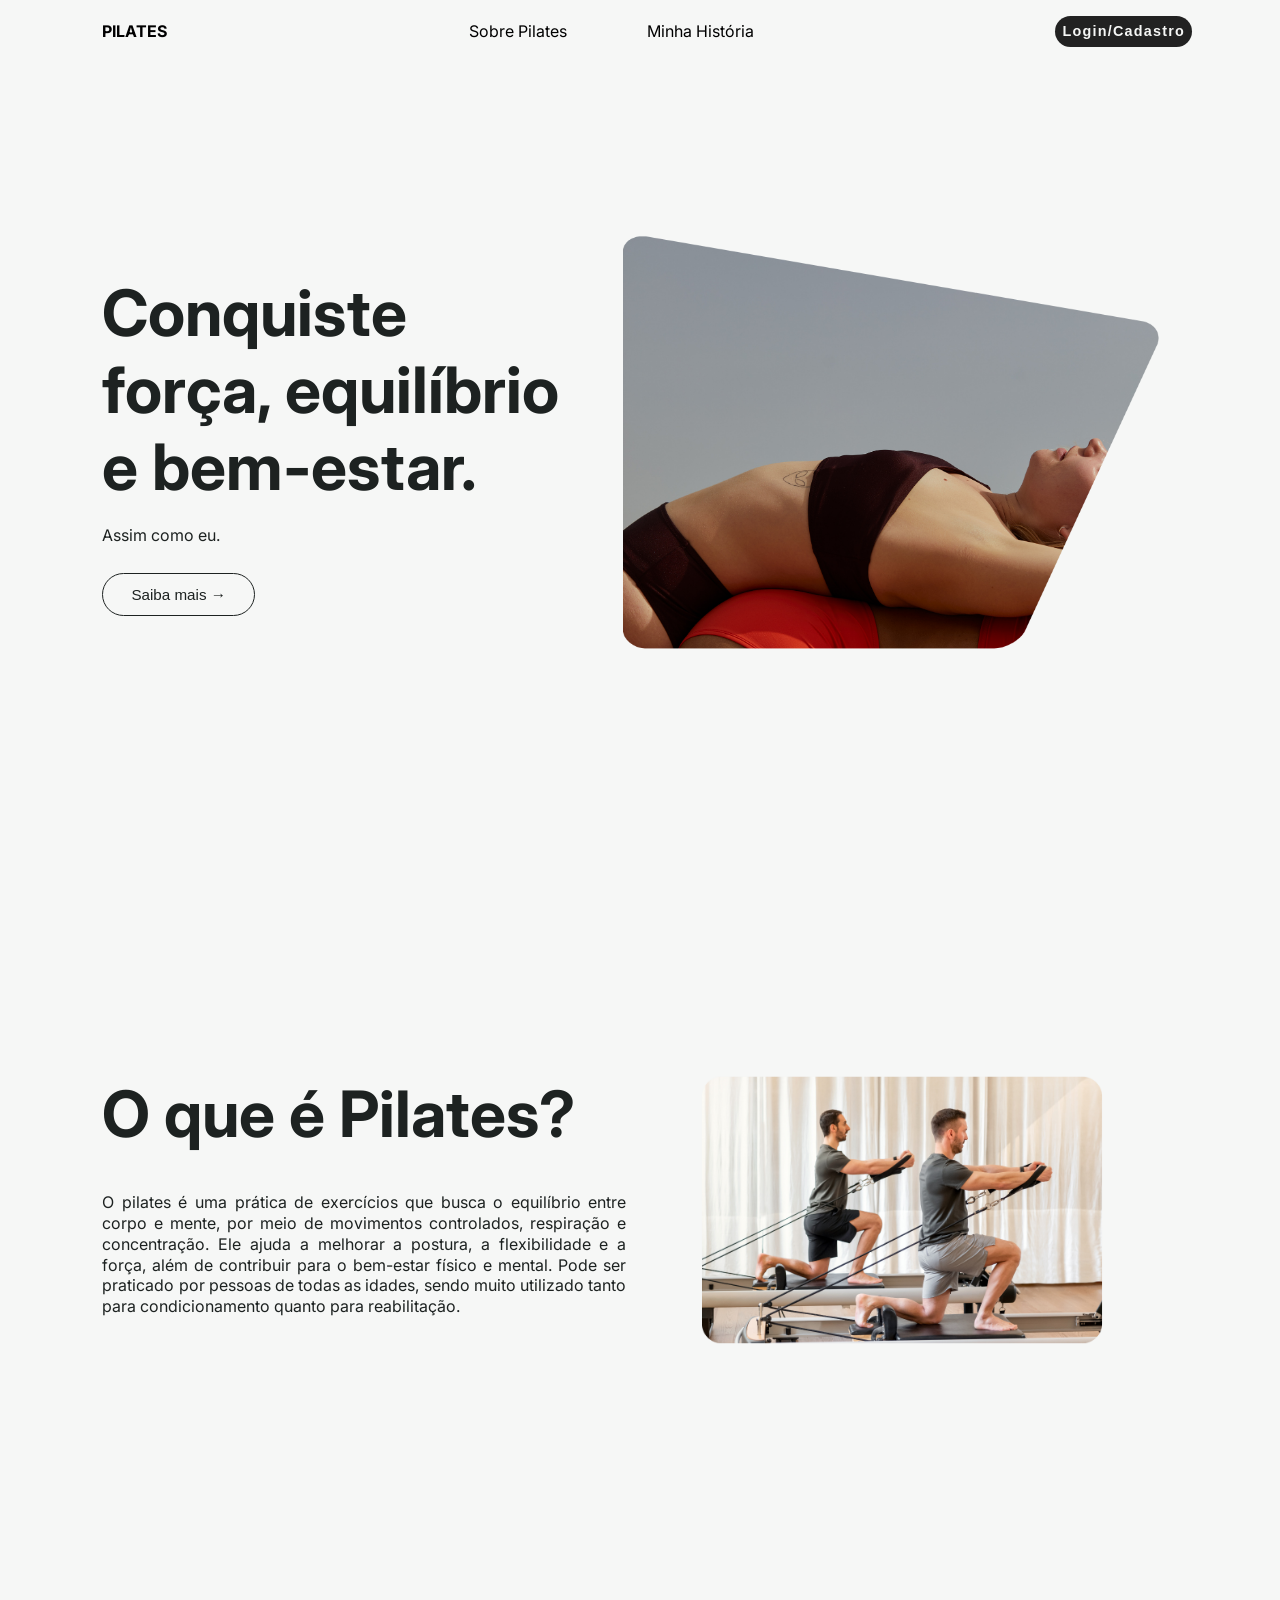
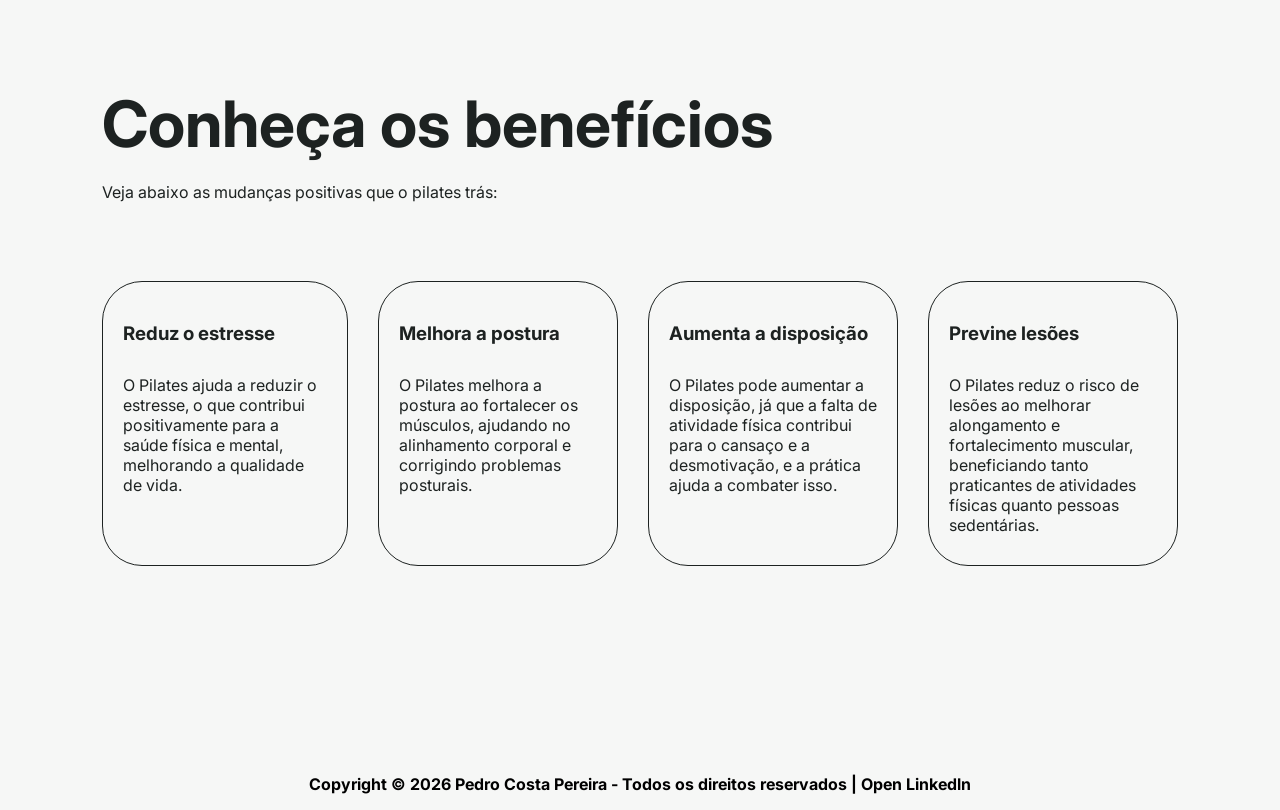
==== public/index.html @ 08c41957 "adição de páginas: inicio, minha história | correção de inputs no login e cadastro" ====
<!DOCTYPE html>
<html lang="en">
<head>
    <meta charset="UTF-8">
    <meta name="viewport" content="width=device-width, initial-scale=1.0">
    <title>Pilates - Página Inicial</title>
    <link rel="stylesheet" href="css/style.css">
    <link href="https://fonts.googleapis.com/css2?family=Inter:wght@100..900&display=swap" rel="stylesheet">
</head>
<body>
    
    <header>

        <div class="titulo"><a href="index.html">PILATES</a></div>

        <ul class="header-pags">
            <li><a href="#secao-2">Sobre Pilates</a></li>
            <li><a href="minha-historia.html">Minha História</a></li>
        </ul>

        <div class="header-botao">
            <button><a href="login.html">Login/Cadastro</a></button>
        </div>

    </header>

    <div class="secao-1">

        <div class="secao-1-principal">
            <h1>Conquiste <br>
                força, equilíbrio <br>
                e bem-estar.</h1>

            <p>Assim como eu.</p>

            <button><a href="#secao-3">Saiba mais →</a></button>
        </div>

        <div class="secao-1-img">
            <img src="assets/icons/img-secao-1.png" alt="Imagem Principal Seção 1">
        </div>

    </div>

    <div class="secao-2" id="secao-2">

        <div class="secao-2-principal">
            <h1>O que é Pilates?</h1> <br>

            <p>O pilates é uma prática de exercícios que busca o equilíbrio
                entre corpo e mente, por meio de movimentos controlados,
                respiração e concentração. Ele ajuda a melhorar a postura, a
                flexibilidade e a força, além de contribuir para o bem-estar
                físico e mental. Pode ser praticado por pessoas de todas as
                idades, sendo muito utilizado tanto para condicionamento
                quanto para reabilitação.</p>
        </div>

        <div class="secao-2-img">
            <img src="assets/icons/img-secao-2.png" alt="Imagem Principal Seção 2">
        </div>

    </div>

    <div class="secao-3" id="secao-3">

        <div class="secao-3-conteudo">

            <div class="secao-3-principal">
            <h1>Conheça os benefícios</h1> 

            <p>Veja abaixo as mudanças positivas que o pilates trás:</p>
            </div>

            <div class="secao-3-cards">

                <div class="card">
                    <h3 class="card-titulo">Reduz o estresse</h3>
                    <p>O Pilates ajuda a reduzir o estresse, o que contribui positivamente para a saúde física e mental,
                        melhorando a qualidade de vida.</p>
                </div>

                <div class="card">
                    <h3 class="card-titulo">Melhora a postura</h3>
                    <p>O Pilates melhora a postura ao fortalecer os músculos, ajudando no alinhamento corporal
                        e corrigindo problemas posturais.</p>
                </div>

                <div class="card">
                    <h3 class="card-titulo">Aumenta a disposição</h3>
                    <p>O Pilates pode aumentar a disposição, já que a falta de atividade física contribui para o cansaço e
                        a desmotivação, e a prática ajuda a combater isso.</p>
                </div>  

                <div class="card">
                    <h3 class="card-titulo">Previne lesões</h3>
                    <p>O Pilates reduz o risco de lesões ao melhorar alongamento e fortalecimento muscular, beneficiando tanto
                        praticantes de atividades físicas quanto pessoas sedentárias.</p>
                </div>  

            </div>

        </div>
    </div>

    <footer>

        <div class="titulo">Copyright © 2026 Pedro Costa Pereira - Todos os direitos reservados | <a href="http://www.linkedin.com/in/pedrocosta6/">Open Linkedln</a></div>

    </footer>

</body>
</html>
---- public/css/style.css ----
*
{
    margin: 0;
    padding: 0;
    box-sizing: border-box;
}

body
{
    font-family: 'Inter', sans-serif;
}

a
{
    text-decoration: none;
    color: inherit;
    
}

ul
{
    list-style: none;
}

header
{
    display: flex;
    background-color: #f6f7f6;
    align-items: center;
    justify-content: space-between;
    padding: 16px 8%;
}

.header-pags
{
    display: flex;
    gap: 80px;
}

.header-pags a
{
    text-decoration: none;
    font-size: 1rem;
}

.titulo
{
    font-weight: bold;
}

.header-botao
{
    display: flex;
    gap: 20px;
}

.header-botao button
{
    background-color: #222222;
    color: #f6f7f6;
    border: none;
    padding: 6%;
    font-size: 0.9rem;
    font-weight: bold;
    border-radius: 1rem;
    letter-spacing: 1.2px;
}

.secao-1
{
    min-height: 85vh;
    display: flex;
    justify-content: space-between;
    padding: 0 8%;
    background: #f6f7f6;
    align-items: center;
}

.secao-1-principal
{
    max-width: 750px;
    color: #1d2221;
}

.secao-1-principal h1
{
    font-size: clamp(3rem, 5vw, 4rem);
    font-weight: bold;
    margin-bottom: 20px;
}

.secao-1-principal p
{
    font-size: 1rem;
    margin-bottom: 28px;
    max-width: 380px;
}

.secao-1-principal button
{
    background: transparent;
    color: #1d2221;
    border: 1px solid #1d2221;
    padding: 12px 28px;
    font-size: 0.95rem;
    border-radius: 999px;
    display: flex;
    align-items: center;
    gap: 10px;
}

.secao-1-img
{
    display: flex;
    align-items: flex-end;
    justify-content: flex-end;
}

.secao-1-img img
{
    max-width: 600px;
    width: 100%;
}





.secao-2
{
    min-height: 85vh;
    display: flex;
    justify-content: space-between;
    padding: 0 8%;
    background: #f6f7f6;
    align-items: center;
}

.secao-2-principal
{
    max-width: 750px;
    color: #1d2221;
}

.secao-2-principal h1
{
    font-size: clamp(3rem, 5vw, 4rem);
    font-weight: bold;
    margin-bottom: 20px;
}

.secao-2-principal p
{
    font-size: 1rem;
    margin-bottom: 28px;
    max-width: 570px;
    text-align: justify;
    line-height: 1.3;
}

.secao-2-img
{
    display: flex;
    align-items: flex-end;
    justify-content: flex-end;
}

.secao-2-img img
{
    max-width: 600px;
    width: 100%;
}





.secao-3
{
    min-height: 85vh;
    display: flex;
    justify-content: space-between;
    padding: 0 8%;
    background: #f6f7f6;
    align-items: center;
}

.secao-3-conteudo
{
    display: flex;
    flex-direction: column;
}

.secao-3-principal
{
    max-width: 750px;
    color: #1d2221;
}

.secao-3-principal h1
{
    font-size: clamp(3rem, 5vw, 4rem);
    font-weight: bold;
    margin-bottom: 20px;
}

.secao-3-principal p
{
    font-size: 1rem;
    margin-bottom: 28px;
    max-width: 570px;
    text-align: justify;
    line-height: 1.3;
}

.secao-3-cards
{
    display: flex;
    margin-top: 50px;
    padding-bottom: 100px;
    justify-content: space-between;
    gap: 30px;
    color: #1d2221;
}

.card
{
    border-radius: 40px;
    border: 1px solid #1d2221;
    padding:30px 20px;
    max-width: 250px;
    max-height: 380px;
}

.card .card-titulo
{
    margin-top: 10px;
    margin-bottom: 30px;
}





footer
{
    display: flex;
    background-color: #f6f7f6;
    align-items: center;
    justify-content: center;
    padding: 16px 8%;
}


.login
{
    display: flex;
    min-height: 85vh;
    flex-direction: column;
    align-items: center;
    padding: 90px 8%;
    background: #f6f7f6;
    gap: 30px
}

.login h1
{
    font-size: clamp(3rem, 5vw, 4rem);
    font-weight: bold;
    margin-bottom: 20px;
    color: #1d2221;
}

.login p
{
    font-size: 1rem;
    margin-bottom: 28px;
    max-width: 380px;
    color: #1d2221;
}

.login input
{
    padding: 20px;
    font-size: 0.9rem;
    font-weight: bold;
    border-radius: 1rem;
    border: 1px solid #1d2221;
    color: #1d2221;
    text-align: left;
}

.login-botao button
{
    background-color: #222222;
    color: #f6f7f6;
    border: none;
    padding: 20px 90px;
    font-size: 0.9rem;
    font-weight: bold;
    border-radius: 1rem;
}

.erro
{
    display: flex;
    flex-direction: row;
    text-align: center;
}
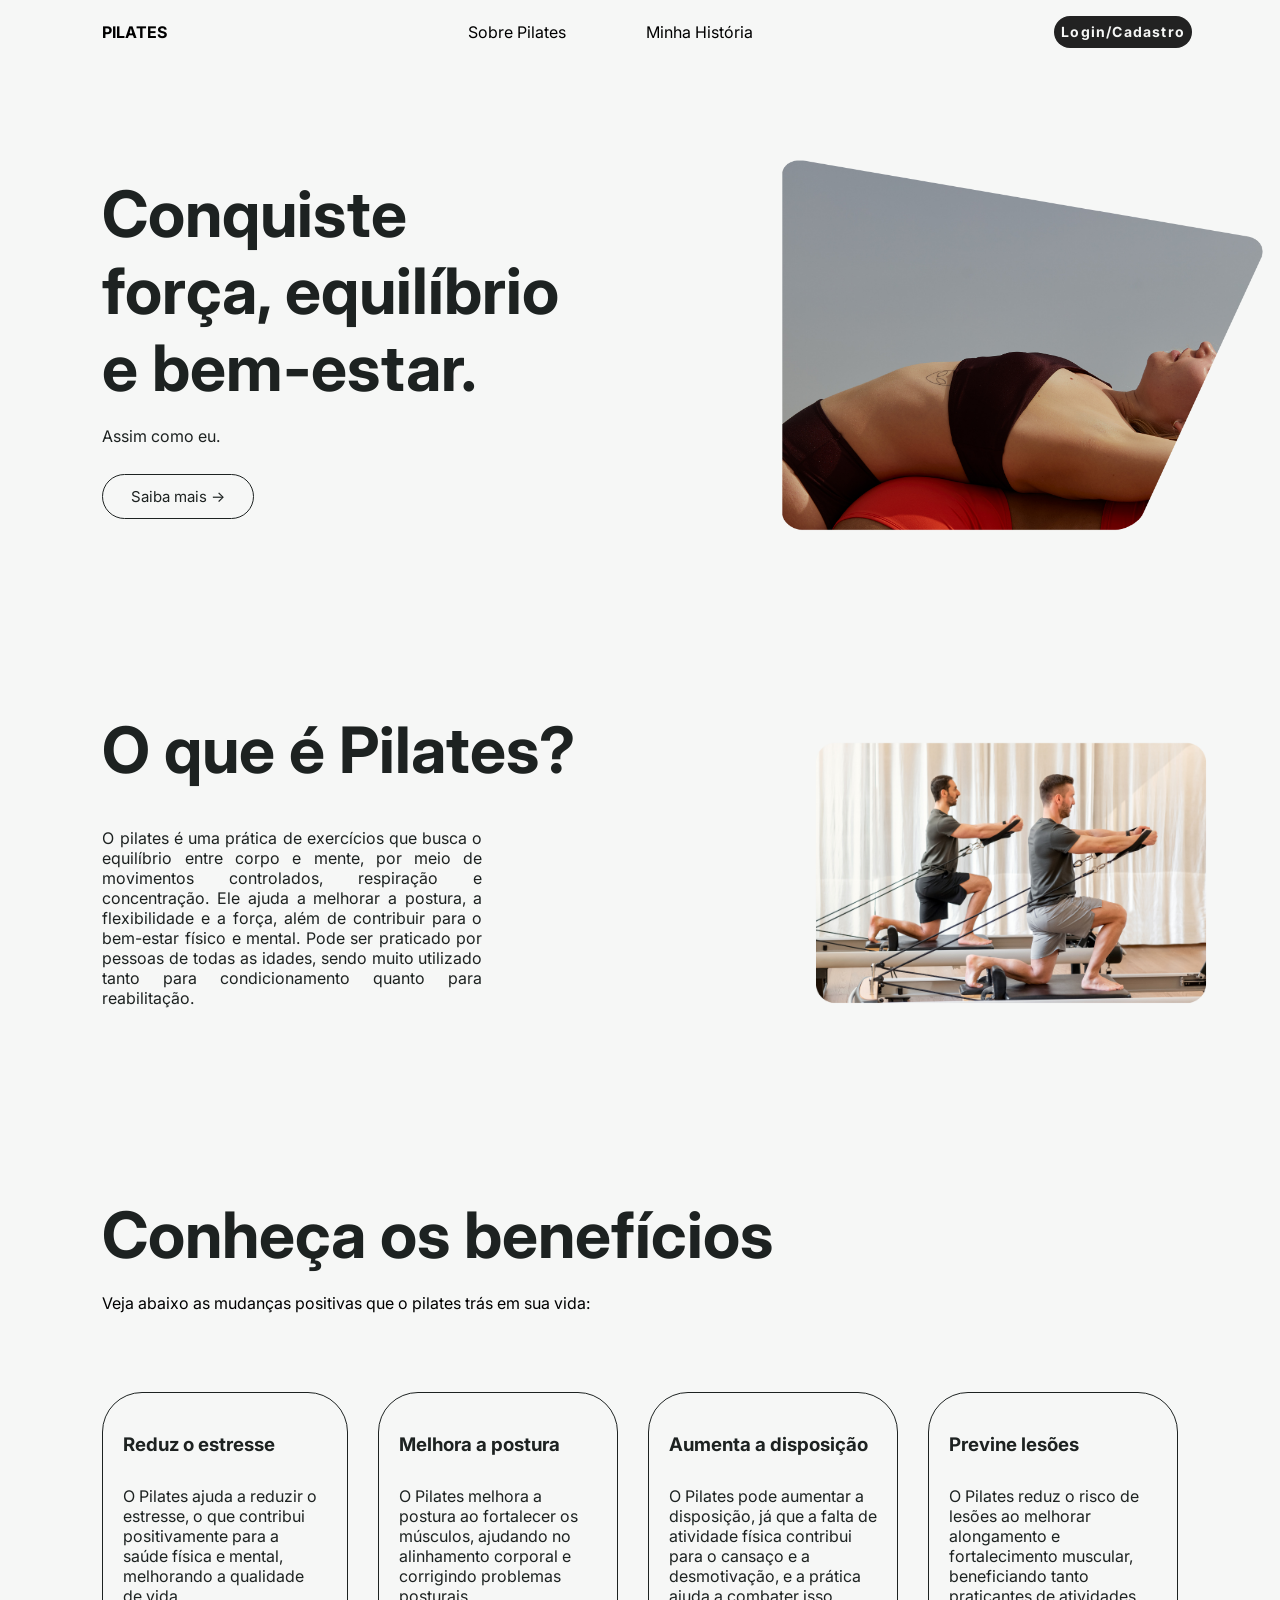
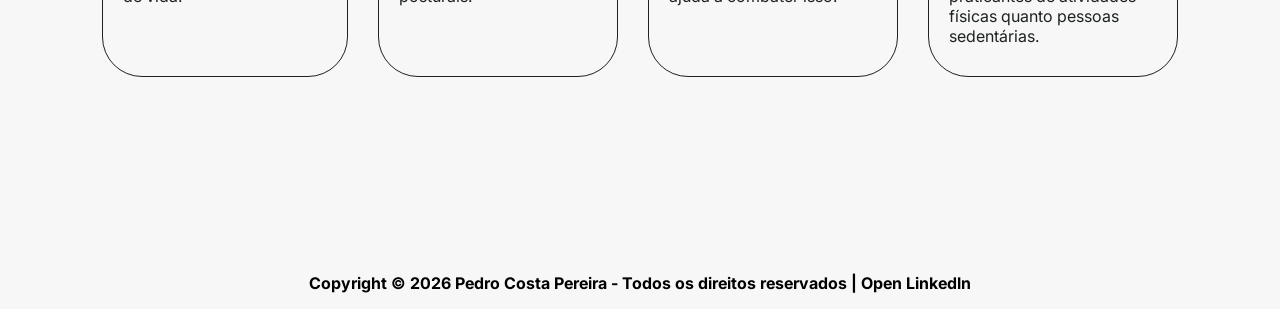
==== commit d5fdcc68: "Desenvolvimento inicial da tela Minha História" ====
--- a/public/index.html
+++ b/public/index.html
@@ -24,9 +24,9 @@
 
     </header>
 
-    <div class="secao-1">
+    <div class="secao">
 
-        <div class="secao-1-principal">
+        <div class="secao-principal">
             <h1>Conquiste <br>
                 força, equilíbrio <br>
                 e bem-estar.</h1>
@@ -36,15 +36,15 @@
             <button><a href="#secao-3">Saiba mais →</a></button>
         </div>
 
-        <div class="secao-1-img">
+        <div class="secao-img">
             <img src="assets/icons/img-secao-1.png" alt="Imagem Principal Seção 1">
         </div>
 
     </div>
 
-    <div class="secao-2" id="secao-2">
+    <div class="secao" id="secao-2">
 
-        <div class="secao-2-principal">
+        <div class="secao-principal">
             <h1>O que é Pilates?</h1> <br>
 
             <p>O pilates é uma prática de exercícios que busca o equilíbrio
@@ -56,20 +56,19 @@
                 quanto para reabilitação.</p>
         </div>
 
-        <div class="secao-2-img">
+        <div class="secao-img">
             <img src="assets/icons/img-secao-2.png" alt="Imagem Principal Seção 2">
         </div>
 
     </div>
 
-    <div class="secao-3" id="secao-3">
+    <div class="secao" id="secao-3">
 
-        <div class="secao-3-conteudo">
+        <div class="secao-conteudo">
 
             <div class="secao-3-principal">
-            <h1>Conheça os benefícios</h1> 
-
-            <p>Veja abaixo as mudanças positivas que o pilates trás:</p>
+                <h1>Conheça os benefícios</h1> 
+                <p>Veja abaixo as mudanças positivas que o pilates trás em sua vida:</p>
             </div>
 
             <div class="secao-3-cards">
--- a/public/css/style.css
+++ b/public/css/style.css
@@ -31,6 +31,12 @@
     padding: 16px 8%;
 }
 
+button
+{
+    font-family: 'Inter', sans-serif;
+    cursor: pointer;
+}
+
 .header-pags
 {
     display: flex;
@@ -40,7 +46,7 @@
 .header-pags a
 {
     text-decoration: none;
-    font-size: 1rem;
+    font-size: 16px;
 }
 
 .titulo
@@ -60,159 +66,112 @@
     color: #f6f7f6;
     border: none;
     padding: 6%;
-    font-size: 0.9rem;
+    font-size: 14px;
     font-weight: bold;
     border-radius: 1rem;
     letter-spacing: 1.2px;
 }
 
-.secao-1
-{
-    min-height: 85vh;
-    display: flex;
-    justify-content: space-between;
+.secao
+{
+    min-height: auto;
+    padding: 80px 0;
+    display: flex;
+    justify-content: space-between;
+    background: #f6f7f6;
+    align-items: center;
+}
+
+.secao-principal
+{
+    flex: 1;
     padding: 0 8%;
-    background: #f6f7f6;
-    align-items: center;
-}
-
-.secao-1-principal
-{
     max-width: 750px;
     color: #1d2221;
 }
 
-.secao-1-principal h1
-{
-    font-size: clamp(3rem, 5vw, 4rem);
+
+.secao-principal h1
+{
+    font-size: 64px;
     font-weight: bold;
     margin-bottom: 20px;
 }
 
-.secao-1-principal p
-{
-    font-size: 1rem;
+.secao-principal p
+{
+    font-size: 16px;
     margin-bottom: 28px;
     max-width: 380px;
-}
-
-.secao-1-principal button
+    text-align: justify;
+
+}
+
+.secao-principal button
 {
     background: transparent;
     color: #1d2221;
     border: 1px solid #1d2221;
     padding: 12px 28px;
-    font-size: 0.95rem;
+    font-size: 15px;
     border-radius: 999px;
     display: flex;
     align-items: center;
     gap: 10px;
 }
 
-.secao-1-img
-{
+.secao-img, .secao-img-esquerda
+{
+    flex: 1;
     display: flex;
     align-items: flex-end;
+}
+
+.secao-img
+{
     justify-content: flex-end;
 }
 
-.secao-1-img img
-{
-    max-width: 600px;
+.secao-img-esquerda
+{
+    justify-content: flex-start;
+}
+
+.secao-img img, .secao-img-esquerda img
+{
     width: 100%;
-}
-
-
-
-
-
-.secao-2
-{
-    min-height: 85vh;
-    display: flex;
-    justify-content: space-between;
+    max-width: 100%;
+}
+
+
+
+
+
+
+.secao-conteudo
+{
+    display: flex;
+    flex-direction: column;
     padding: 0 8%;
-    background: #f6f7f6;
-    align-items: center;
-}
-
-.secao-2-principal
-{
-    max-width: 750px;
-    color: #1d2221;
-}
-
-.secao-2-principal h1
-{
-    font-size: clamp(3rem, 5vw, 4rem);
+}
+
+.secao-3-principal h1
+{
+    font-size: 64px;
     font-weight: bold;
     margin-bottom: 20px;
-}
-
-.secao-2-principal p
-{
-    font-size: 1rem;
+    color: #1d2221;
+}
+
+.secao-3-principal p
+{
+    font-size: 16px;
     margin-bottom: 28px;
     max-width: 570px;
     text-align: justify;
     line-height: 1.3;
 }
 
-.secao-2-img
-{
-    display: flex;
-    align-items: flex-end;
-    justify-content: flex-end;
-}
-
-.secao-2-img img
-{
-    max-width: 600px;
-    width: 100%;
-}
-
-
-
-
-
-.secao-3
-{
-    min-height: 85vh;
-    display: flex;
-    justify-content: space-between;
-    padding: 0 8%;
-    background: #f6f7f6;
-    align-items: center;
-}
-
-.secao-3-conteudo
-{
-    display: flex;
-    flex-direction: column;
-}
-
-.secao-3-principal
-{
-    max-width: 750px;
-    color: #1d2221;
-}
-
-.secao-3-principal h1
-{
-    font-size: clamp(3rem, 5vw, 4rem);
-    font-weight: bold;
-    margin-bottom: 20px;
-}
-
-.secao-3-principal p
-{
-    font-size: 1rem;
-    margin-bottom: 28px;
-    max-width: 570px;
-    text-align: justify;
-    line-height: 1.3;
-}
-
 .secao-3-cards
 {
     display: flex;
@@ -252,58 +211,151 @@
 }
 
 
-.login
-{
-    display: flex;
-    min-height: 85vh;
+
+
+
+
+
+
+
+/*TELA DE INÍCIO, APÓS O LOGIN DO USUÁRIO*/
+.inicio
+{
+    display: flex;
     flex-direction: column;
-    align-items: center;
-    padding: 90px 8%;
     background: #f6f7f6;
-    gap: 30px
-}
-
-.login h1
-{
-    font-size: clamp(3rem, 5vw, 4rem);
-    font-weight: bold;
-    margin-bottom: 20px;
-    color: #1d2221;
-}
-
-.login p
-{
-    font-size: 1rem;
-    margin-bottom: 28px;
-    max-width: 380px;
-    color: #1d2221;
-}
-
-.login input
-{
-    padding: 20px;
-    font-size: 0.9rem;
-    font-weight: bold;
-    border-radius: 1rem;
-    border: 1px solid #1d2221;
-    color: #1d2221;
-    text-align: left;
-}
-
-.login-botao button
+    padding: 40px 8%;
+    gap: 40px;
+}
+
+.inicio-topo
+{
+    display: flex;
+    justify-content: space-between;
+    align-items: center;
+    color: #1d2221;
+}
+
+.inicio-topo-info h1
+{
+    font-size: 45px;
+    font-weight: bold;
+}
+
+.inicio-topo-info p
+{
+    font-size: 15px;
+    margin-top: 4px;
+}
+
+
+
+.inicio-topo-acoes
+{
+    display: flex;
+    gap: 14px;
+}
+
+
+.btn-perfil
+{
+    color: #1d2221;
+    border: 1px solid #1d2221;
+    padding: 10px 22px;
+    font-size: 14px;
+    font-weight: bold;
+    border-radius: 999px;
+    font-family: 'Inter', sans-serif;
+}
+
+.btn-dashboard
+{
+    background: #1d2221;
+    color: #f6f7f6;
+    border: 1px solid #1d2221;
+    padding: 10px 22px;
+    font-size: 14px;
+    font-weight: bold;
+    border-radius: 999px;
+    font-family: 'Inter', sans-serif;
+}
+
+.pref-vazio
+{
+    display: flex;
+    flex-direction: column;
+    align-items: center;
+    border-radius: 20px;
+    padding: 36px 20px;
+    text-align: center;
+    gap: 16px;
+}
+
+.pref-vazio p
+{
+    font-size: 14px;
+    opacity: 0.55;
+    max-width: 300px;
+    line-height: 1.5;
+}
+
+.btn-preencher
 {
     background-color: #222222;
     color: #f6f7f6;
     border: none;
-    padding: 20px 90px;
-    font-size: 0.9rem;
-    font-weight: bold;
-    border-radius: 1rem;
-}
-
-.erro
-{
-    display: flex;
-    flex-direction: row;
-    text-align: center;
+    padding: 15px 40px;
+    font-size: 14px;
+    font-weight: bold;
+    border-radius: 2rem;
+}
+
+.pref
+{
+    display: flex;
+    flex-direction: column;
+    gap: 14px;
+}
+
+.pref h1
+{
+    margin-top: 30px;
+    margin-bottom: 30px;
+    color: #1d2221;
+}
+
+.pref-cards
+{
+    display: flex;
+    justify-content: space-between;
+    gap: 14px;
+    border-radius: 18px;
+    border: 1px solid #1d2221;
+}
+
+.pref-item
+{
+    background: #f6f7f6;
+    border-radius: 18px;
+    padding: 18px 16px;
+    
+}
+
+.pref-item .pref-label
+{
+    font-size: 11px;
+    font-weight: 600;
+    margin-bottom: 6px;
+    color: #4b5251;
+}
+
+.pref-item .pref-valor
+{
+    font-size: 16px;
+    font-weight: 600;
+}
+
+.hidden
+{
+    display: none;
 }
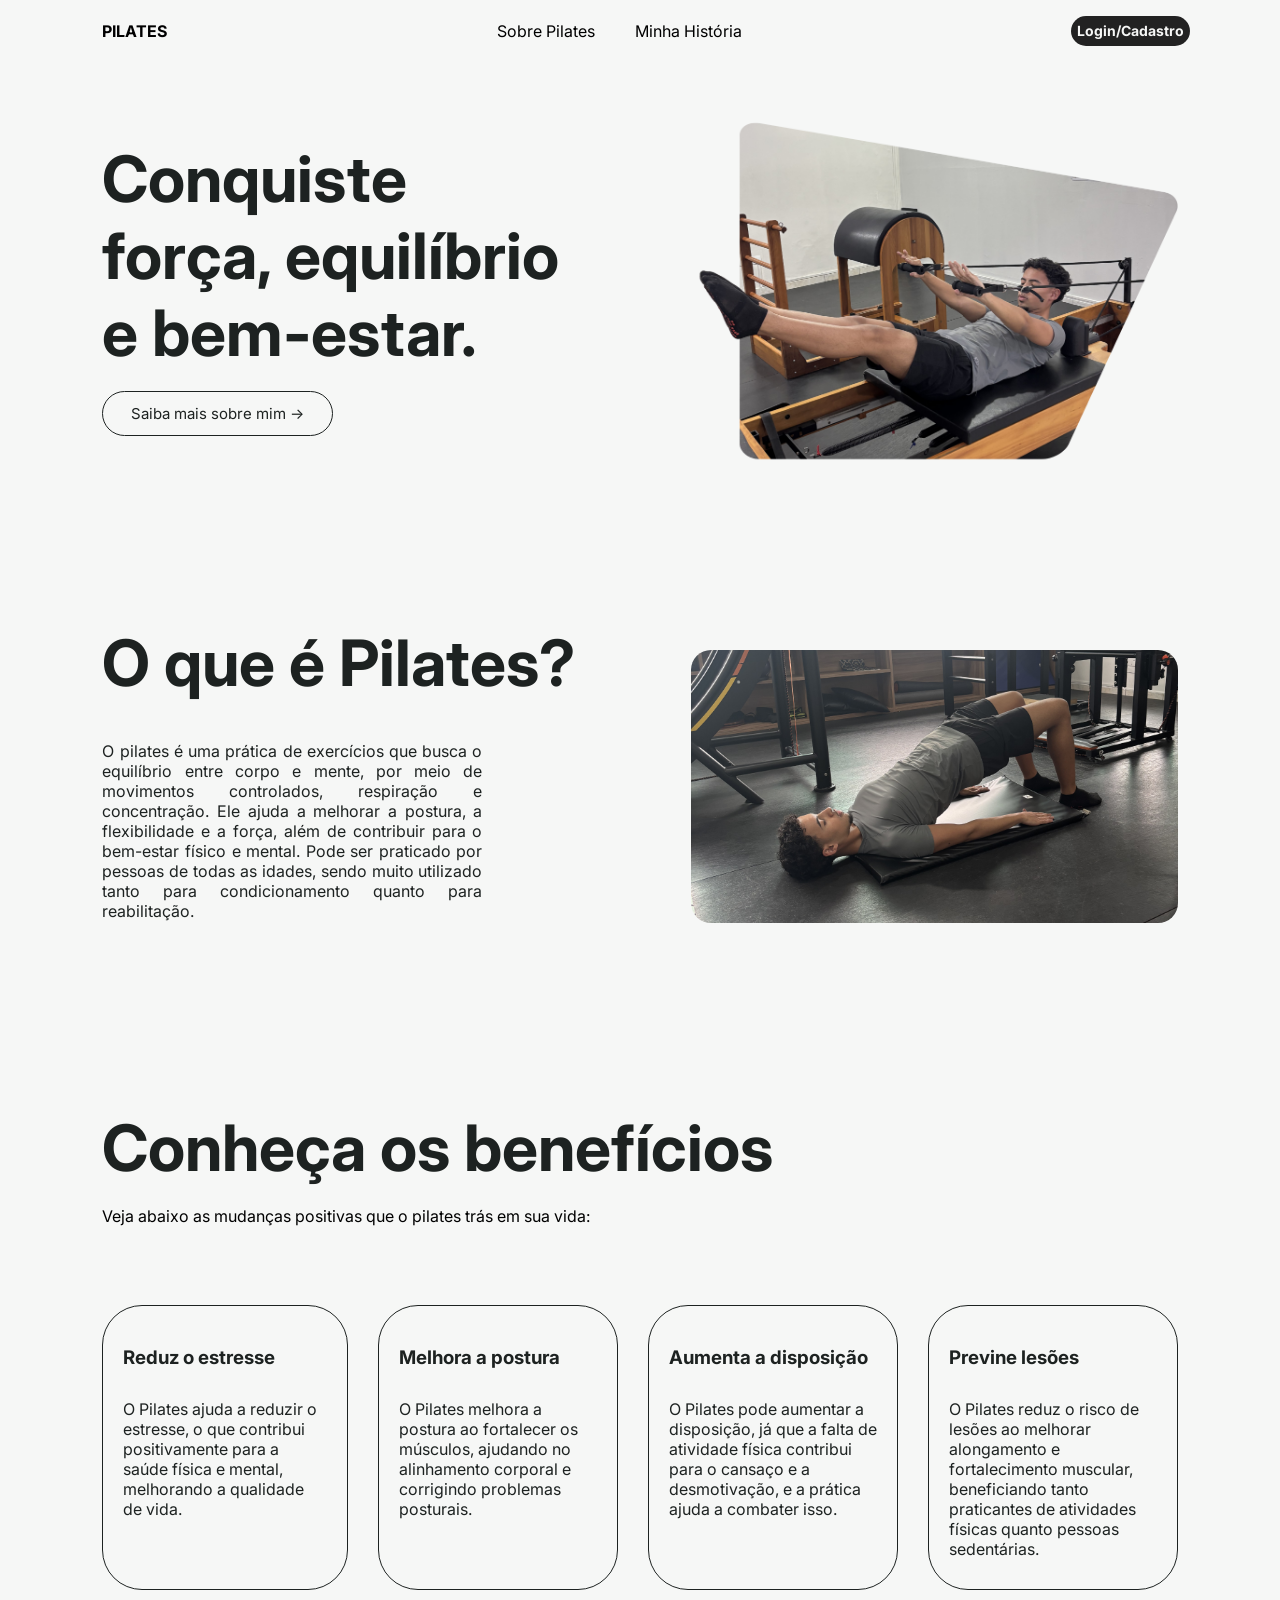
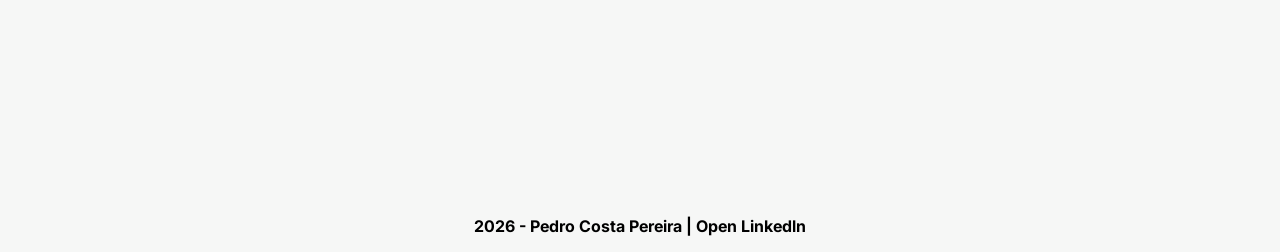
==== commit 3577640b: "Inserção de imagens relacionadas ao tema" ====
--- a/public/index.html
+++ b/public/index.html
@@ -31,13 +31,11 @@
                 força, equilíbrio <br>
                 e bem-estar.</h1>
 
-            <p>Assim como eu.</p>
-
-            <button><a href="#secao-3">Saiba mais →</a></button>
+            <button><a href="minha-historia.html">Saiba mais sobre mim →</a></button>
         </div>
 
         <div class="secao-img">
-            <img src="assets/icons/img-secao-1.png" alt="Imagem Principal Seção 1">
+            <img src="assets/img/in-1.png" alt="Imagem Principal Seção 1" title="Execução do exercício 'The Hundred' no Reformer">
         </div>
 
     </div>
@@ -57,7 +55,7 @@
         </div>
 
         <div class="secao-img">
-            <img src="assets/icons/img-secao-2.png" alt="Imagem Principal Seção 2">
+            <img src="assets/img/in-2.png" alt="Imagem Principal Seção 2" title="Execução do exercício 'Elevação Pélvica' no colchonete">
         </div>
 
     </div>
@@ -104,7 +102,7 @@
 
     <footer>
 
-        <div class="titulo">Copyright © 2026 Pedro Costa Pereira - Todos os direitos reservados | <a href="http://www.linkedin.com/in/pedrocosta6/">Open Linkedln</a></div>
+        <div class="titulo">2026 - Pedro Costa Pereira | <a href="http://www.linkedin.com/in/pedrocosta6/">Open Linkedln</a></div>
 
     </footer>
 
--- a/public/css/style.css
+++ b/public/css/style.css
@@ -8,6 +8,7 @@
 body
 {
     font-family: 'Inter', sans-serif;
+    background: #f6f7f6;
 }
 
 a
@@ -22,14 +23,6 @@
     list-style: none;
 }
 
-header
-{
-    display: flex;
-    background-color: #f6f7f6;
-    align-items: center;
-    justify-content: space-between;
-    padding: 16px 8%;
-}
 
 button
 {
@@ -37,16 +30,19 @@
     cursor: pointer;
 }
 
+header
+{
+    display: flex;
+    background-color: #f6f7f6;
+    align-items: center;
+    justify-content: space-between;
+    padding: 16px 8%;
+}
+
 .header-pags
 {
     display: flex;
-    gap: 80px;
-}
-
-.header-pags a
-{
-    text-decoration: none;
-    font-size: 16px;
+    gap: 40px;
 }
 
 .titulo
@@ -68,18 +64,18 @@
     padding: 6%;
     font-size: 14px;
     font-weight: bold;
-    border-radius: 1rem;
-    letter-spacing: 1.2px;
+    border-radius: 999px;
 }
 
 .secao
 {
-    min-height: auto;
-    padding: 80px 0;
-    display: flex;
-    justify-content: space-between;
-    background: #f6f7f6;
-    align-items: center;
+    display: flex;
+    align-items: center;
+    justify-content: space-between;
+    background: #f6f7f6;
+    padding: 50px 0;
+    margin-bottom: 60px;
+    
 }
 
 .secao-principal
@@ -129,24 +125,25 @@
 
 .secao-img
 {
+    flex: 1;
+    display: flex;
     justify-content: flex-end;
+    padding-right: 8%;
 }
 
 .secao-img-esquerda
 {
+    flex: 1;
+    display: flex;
     justify-content: flex-start;
+    padding-left: 8%;
 }
 
 .secao-img img, .secao-img-esquerda img
 {
     width: 100%;
-    max-width: 100%;
-}
-
-
-
-
-
+    border-radius: 20px;
+}
 
 .secao-conteudo
 {
@@ -214,10 +211,6 @@
 
 
 
-
-
-
-
 /*TELA DE INÍCIO, APÓS O LOGIN DO USUÁRIO*/
 .inicio
 {
@@ -297,6 +290,7 @@
     opacity: 0.55;
     max-width: 300px;
     line-height: 1.5;
+
 }
 
 .btn-preencher
@@ -314,7 +308,6 @@
 {
     display: flex;
     flex-direction: column;
-    gap: 14px;
 }
 
 .pref h1
@@ -332,20 +325,18 @@
     border-radius: 18px;
     border: 1px solid #1d2221;
 }
-
 .pref-item
 {
     background: #f6f7f6;
     border-radius: 18px;
     padding: 18px 16px;
-    
 }
 
 .pref-item .pref-label
 {
     font-size: 11px;
     font-weight: 600;
-    margin-bottom: 6px;
+    margin-bottom: 10px;
     color: #4b5251;
 }
 
@@ -355,7 +346,125 @@
     font-weight: 600;
 }
 
-.hidden
+
+
+
+
+
+.quiz
+{
+    display: flex;
+    flex-direction: column;
+    gap: 14px;
+}
+
+.quiz h1
+{
+    margin-top: 30px;
+    margin-bottom: 30px;
+    color: #1d2221;
+}
+
+.cards-quiz
+{
+    display: flex;
+    gap: 14px;
+    border-radius: 18px;
+    flex-wrap: wrap;
+}
+
+.quiz-item
+{
+    background: #f6f7f6;
+    border-radius: 18px;
+    padding: 18px 16px;
+    border: 1px solid #1d2221;
+}
+
+.quiz-item .quiz-label
+{
+    font-size: 11px;
+    font-weight: 600;
+    margin-bottom: 10px;
+    color: #4b5251;
+}
+
+.quiz-item .quiz-valor
+{
+    font-size: 16px;
+    font-weight: 600;
+}
+
+
+
+
+
+
+.perguntas
+{
+    display: flex;
+    flex-direction: column;
+    align-items: center;
+    padding: 90px 8%;
+    background: #f6f7f6;
+    gap: 35px;
+    color: #1d2221;
+}
+
+
+.pergunta
+{
+    width: 50%;
+    background: #f6f7f6;
+    border-radius: 18px;
+    padding: 20px;
+    background-color: #fafafa;
+    border: 1px solid #777c7b;
+}
+
+.alternativas
+{
+    margin-top: 20px;
+}
+
+
+.text-success-with-bg
+{
+    color: #198754;         
+    background-color: #d1e7dd;
+    /*padding: 10px;*/
+}
+
+.text-danger-with-bg
+{
+    color: #dc3545;         
+    background-color: #f8d7da;
+}
+
+.navegacao-quiz
+{
+    display: flex;
+    justify-content: space-between;
+    width: 100%;
+    background: #f6f7f6;
+    color: #1d2221;
+    gap: 90px;
+}
+
+.resultado
+{
+    display: flex;
+    flex-direction: column;
+    background: #f6f7f6;
+    border-radius: 18px;
+    padding: 20px;
+
+    background-color: #fafafa;
+    border: 1px solid #777c7b;
+
+}
+
+.escondido
 {
     display: none;
 }
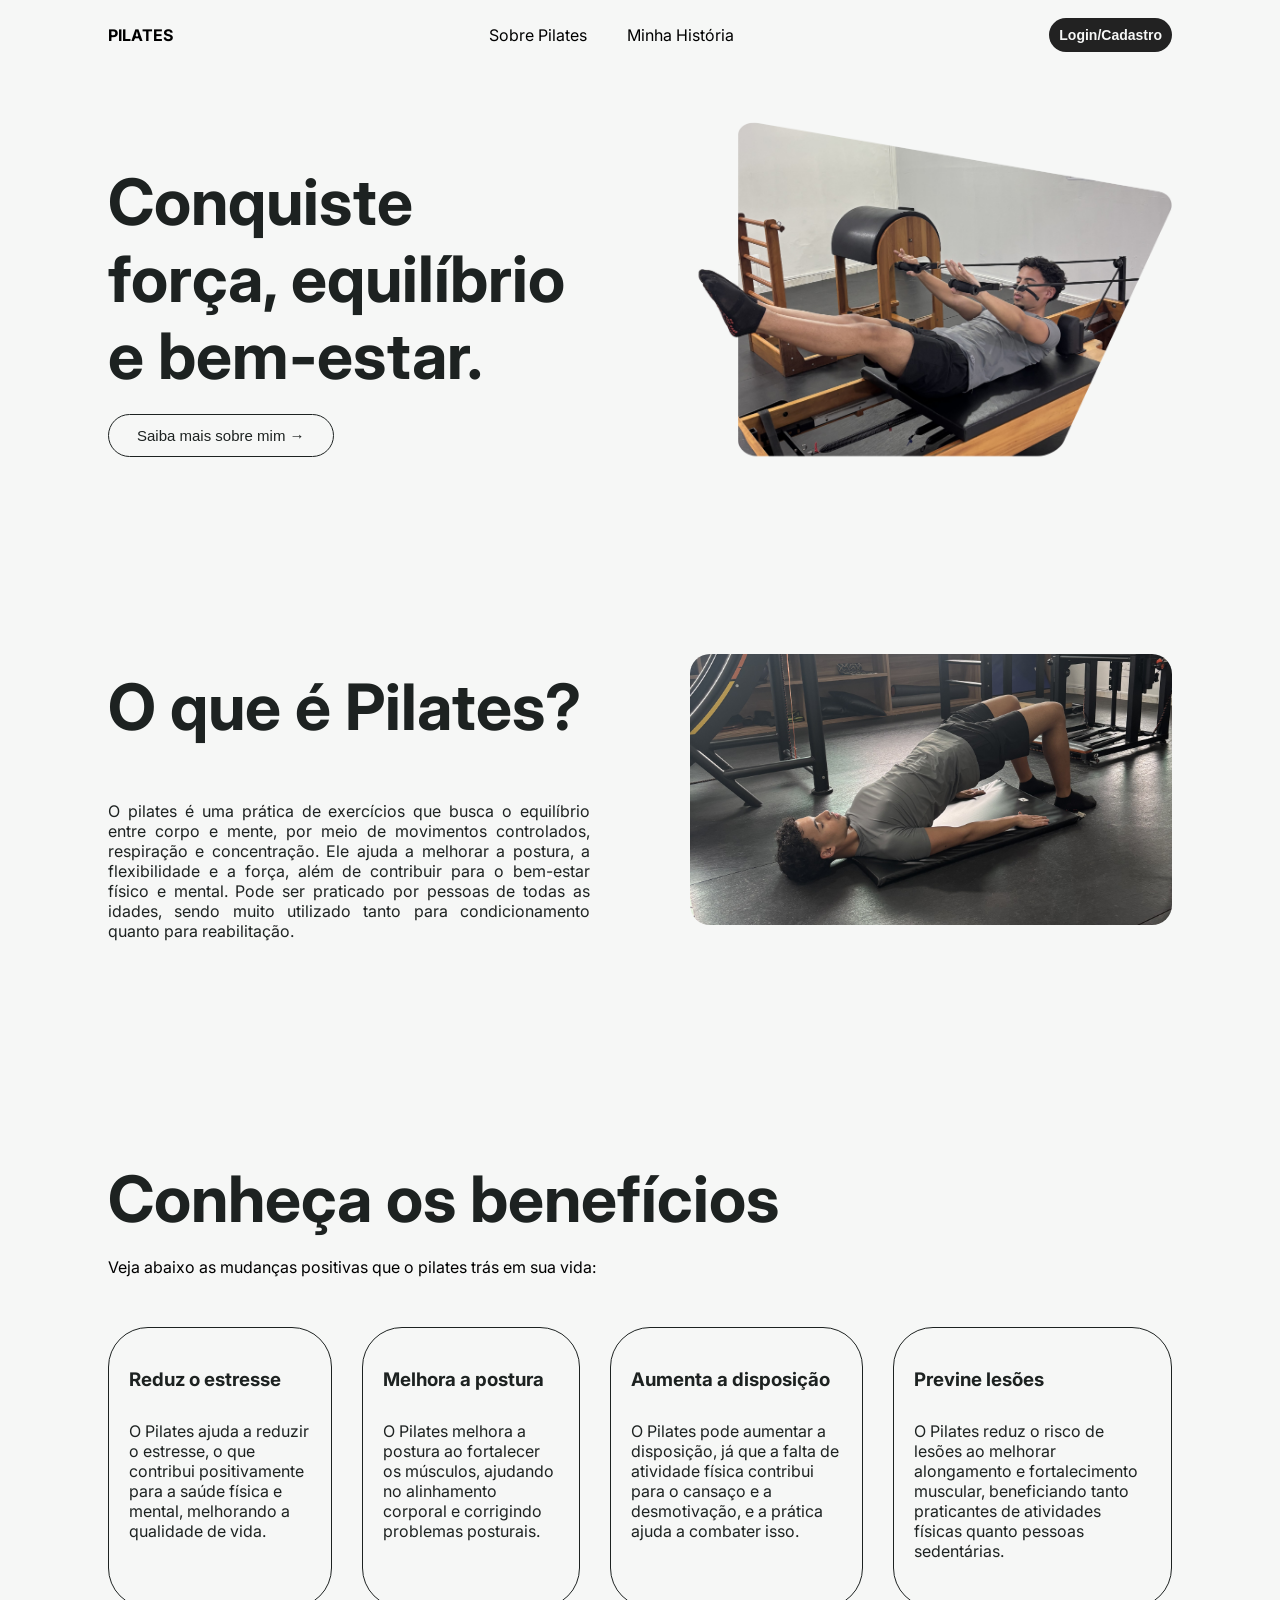
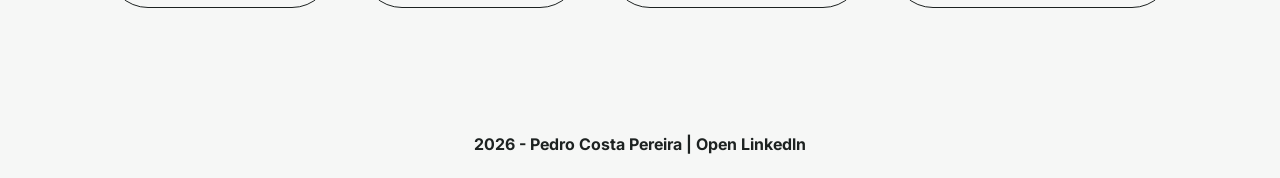
==== commit 4067fd63: "Adição de comentário em páginas CSS" ====
--- a/public/index.html
+++ b/public/index.html
@@ -4,7 +4,7 @@
     <meta charset="UTF-8">
     <meta name="viewport" content="width=device-width, initial-scale=1.0">
     <title>Pilates - Página Inicial</title>
-    <link rel="stylesheet" href="css/style.css">
+    <link rel="stylesheet" href="css/institucional.css">
     <link href="https://fonts.googleapis.com/css2?family=Inter:wght@100..900&display=swap" rel="stylesheet">
 </head>
 <body>
@@ -13,10 +13,10 @@
 
         <div class="titulo"><a href="index.html">PILATES</a></div>
 
-        <ul class="header-pags">
-            <li><a href="#secao-2">Sobre Pilates</a></li>
-            <li><a href="minha-historia.html">Minha História</a></li>
-        </ul>
+        <div class="header-pags">
+            <a href="#secao-2">Sobre Pilates</a>
+            <a href="minha-historia.html">Minha História</a>
+        </div>
 
         <div class="header-botao">
             <button><a href="login.html">Login/Cadastro</a></button>
@@ -64,12 +64,12 @@
 
         <div class="secao-conteudo">
 
-            <div class="secao-3-principal">
+            <div class="secao-cards-principal">
                 <h1>Conheça os benefícios</h1> 
                 <p>Veja abaixo as mudanças positivas que o pilates trás em sua vida:</p>
             </div>
 
-            <div class="secao-3-cards">
+            <div class="secao-cards">
 
                 <div class="card">
                     <h3 class="card-titulo">Reduz o estresse</h3>
--- a/public/css/institucional.css
+++ b/public/css/institucional.css
@@ -0,0 +1,145 @@
+body
+{
+    font-family: 'Inter', sans-serif; /* Fonte padrão escolhida*/
+    background: #f6f7f6; /* Cor de fundo padrão*/
+}
+
+a
+{
+    text-decoration: none; /* Tira sublinhado dos links*/
+    color: inherit; /* Tira azul automatico do link*/
+    
+}
+
+button
+{
+    cursor: pointer; /* 'Maozinha' do mouse aparece, inidica que é clicável*/
+}
+
+header
+{
+    display: flex; /* Alinhar elementos horizontalmente*/
+    align-items: center; /* Centraliza elementos */
+    justify-content: space-between; /* Espaço entre elementos'*/
+    padding: 10px 100px; /* Espaçamento interno -> 16px cima e baixo | 110px laterais*/
+}
+
+.header-pags
+{
+    display: flex; /* Alinhar elementos horizontalmente*/
+    gap: 40px; /* Espaço entre os links*/
+}
+
+.titulo
+{
+    font-weight: bold; /* Negrito */
+}
+
+.header-botao button
+{
+    background-color: #222222; /* Cor do botão */
+    color: #f6f7f6; /* Cor do conteudo do botao*/
+    border: none; /* Tira a borda padrão*/
+    padding: 9px 10px; /* Espaçamento interno -> 9px cima e baixo | 10px laterais*/
+    font-size: 14px; /* Tamanho da escrita do botão*/
+    font-weight: bold; /* Negrito */
+    border-radius: 999px; /* Botão totalmente arredondado*/
+}
+
+.secao
+{
+    display: flex; /* Alinhar elementos horizontalmente*/
+    align-items: center; /* Centraliza elementos */
+    justify-content: space-between; /* Espaço entre elementos'*/
+    padding: 50px 0px; /* Espaçamento interno -> 50px cima e baixo | 0 laterais*/
+    margin-bottom: 60px; /* Espaço entre uma seção e outra*/
+}
+
+.secao-principal
+{
+    flex: 1; /* Texto ocupa espaço proporcional com outro elemento*/
+    padding: 0 100px; /* Espaçamento interno -> 0 cima e baixo | 100px laterais*/
+    color: #1d2221; /* Cor do texto*/
+}
+
+
+.secao-principal h1
+{
+    font-size: 64px; /* Tamanho da escrita*/
+    margin-bottom: 20px; /* Espaço embaixo do titulo (h1)*/
+}
+
+.secao-principal p
+{
+    font-size: 16px; /* Tamanho da escrita*/
+    text-align: justify; /* Texto justificado*/
+}
+
+.secao-principal button
+{
+    color: #1d2221; /* Cor do texto*/
+    background: transparent; /* Botão transparente*/
+    border: 1px solid #1d2221; /* Borda do botão*/
+    padding: 12px 28px; /* Espaçamento interno -> 12px cima e baixo | 28px laterais*/
+    font-size: 15px; /* Tamanho da escrita*/
+    border-radius: 999px; /* Botão totalmente arredondado*/
+}
+
+.secao-img
+{
+    flex: 1; /* img ocupa espaço proporcional com outro elemento*/
+    padding-right: 100px; /* Espaçamento direito da img até a 'parede'*/
+}
+
+.secao-img-esquerda
+{
+    flex: 1; /* img ocupa espaço proporcional com outro elemento*/
+    padding-left: 100px; /* Espaçamento esquerdo da img até a 'parede'*/
+}
+
+.secao-img img, .secao-img-esquerda img
+{
+    width: 100%; /* img ocupa toda a largura da div*/
+    border-radius: 20px; /* Arredonda os cantos*/
+}
+
+.secao-conteudo
+{
+    padding: 0 100px; /* Espaçamento interno -> 0 cima e baixo | 100px laterais*/
+}
+
+.secao-cards-principal h1
+{
+    font-size: 64px; /* Tamanho da escrita*/
+    margin-bottom: 20px; /* Espaço embaixo do titulo (h1)*/
+    color: #1d2221; /* Cor do texto*/
+}
+
+.secao-cards
+{
+    display: flex; /* Alinhar elementos horizontalmente*/
+    margin-top: 50px; /* Espaço encima dos cards*/
+    gap: 30px; /* Espaço entre os cards*/
+    color: #1d2221; /* Cor do texto*/
+}
+
+.card
+{
+    border-radius: 40px; /* Arredonda os cantos*/
+    border: 1px solid #1d2221; /* Borda do card*/
+    padding:30px 20px; /* Espaçamento interno -> 30px cima e baixo | 20px laterais*/
+}
+
+.card .card-titulo
+{
+    margin-top: 10px; /* Espaço encima do titulo do card*/
+    margin-bottom: 30px; /* Espaço embaixo do titulo*/
+}
+
+footer
+{
+    display: flex; /* Alinhar elementos horizontalmente*/
+    justify-content: center; /* Centraliza elementos */
+    padding: 16px; /* Espaçamento interno -> 16px pros 4 lados*/
+    color: #1d2221; /* Cor do texto*/
+}
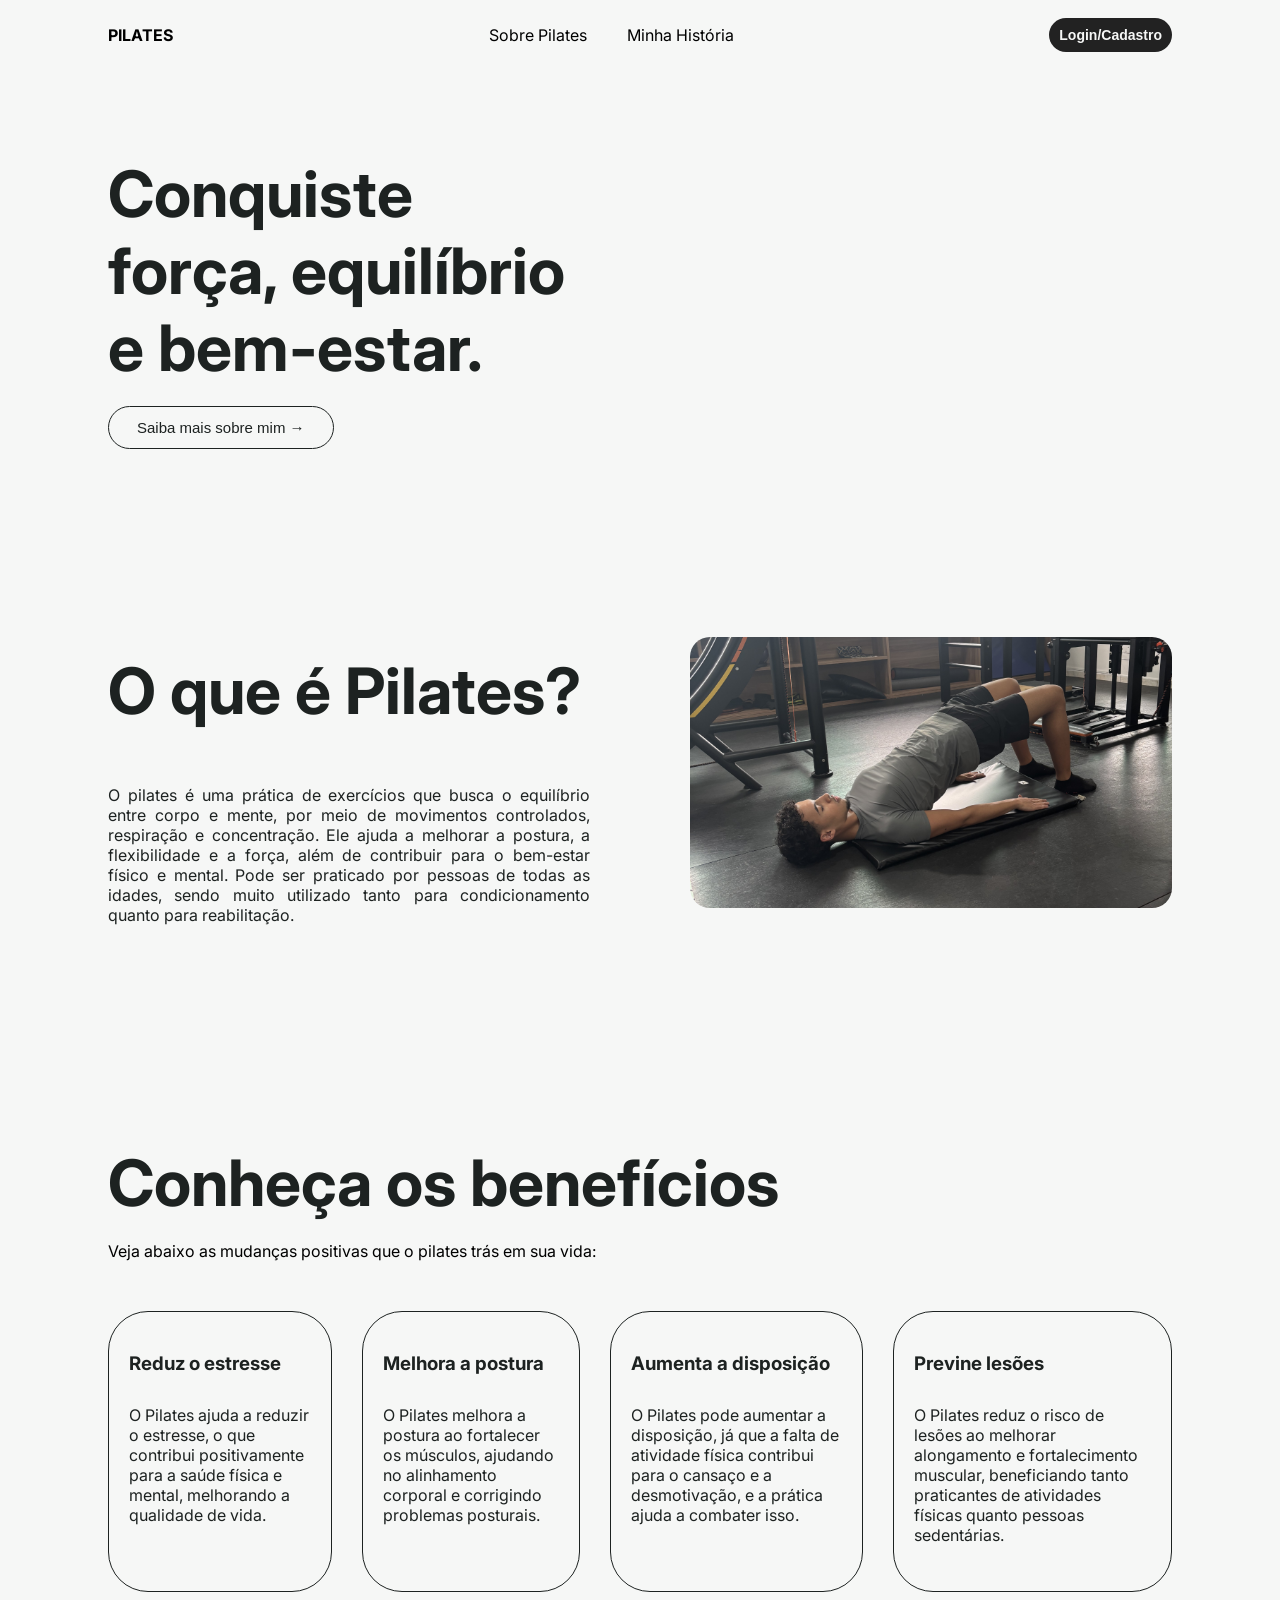
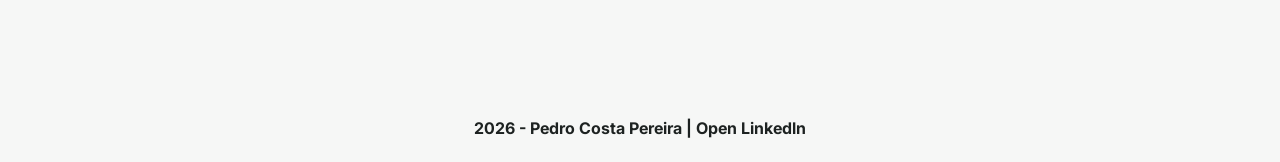
==== commit cd8bfca3: "Finalização dos comentários nos arquivos CSS" ====
--- a/public/index.html
+++ b/public/index.html
@@ -35,7 +35,7 @@
         </div>
 
         <div class="secao-img">
-            <img src="assets/img/in-1.png" alt="Imagem Principal Seção 1" title="Execução do exercício 'The Hundred' no Reformer">
+            <!-- <img src="assets/img/in-1.png" alt="Imagem Principal Seção 1" title="Execução do exercício 'The Hundred' no Reformer"> -->
         </div>
 
     </div>
--- a/public/css/institucional.css
+++ b/public/css/institucional.css
@@ -142,4 +142,9 @@
     justify-content: center; /* Centraliza elementos */
     padding: 16px; /* Espaçamento interno -> 16px pros 4 lados*/
     color: #1d2221; /* Cor do texto*/
+}
+
+.escondido
+{
+    display: none; /* Elemento se inicia escondido*/
 }
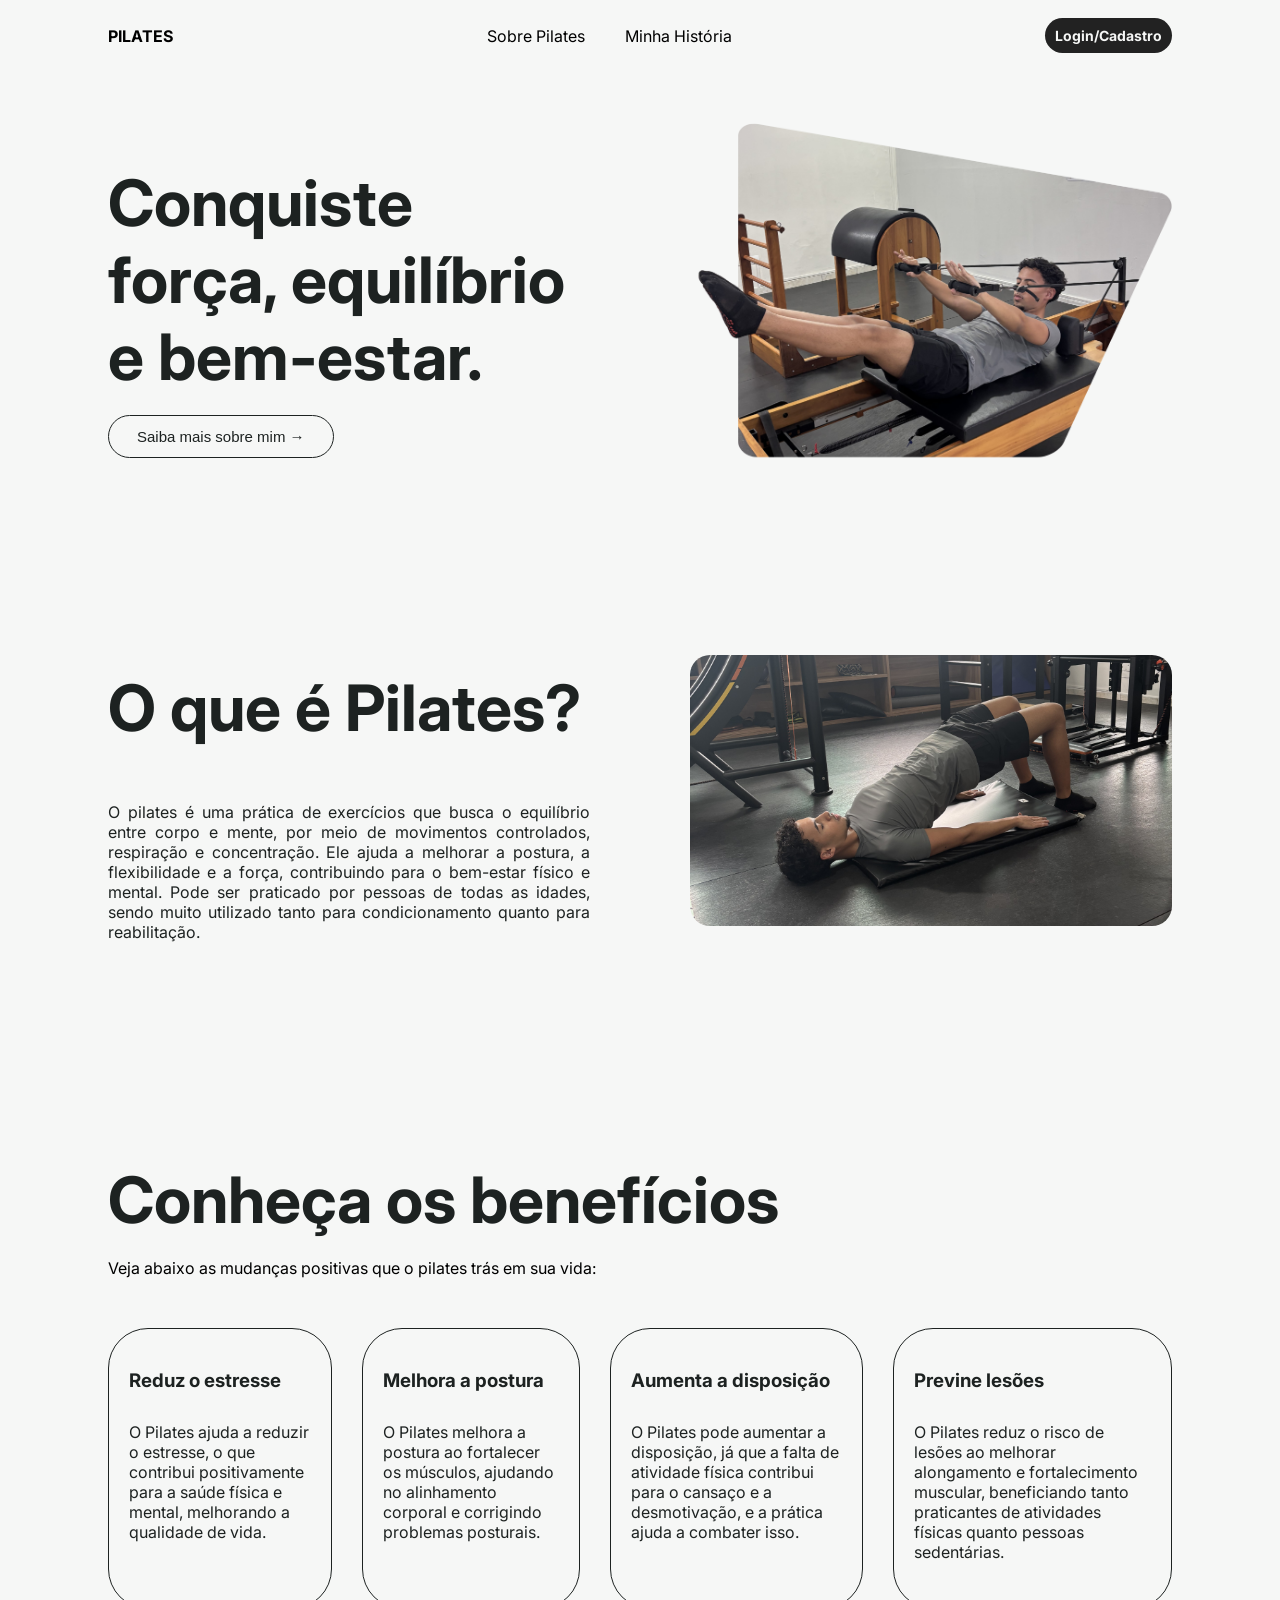
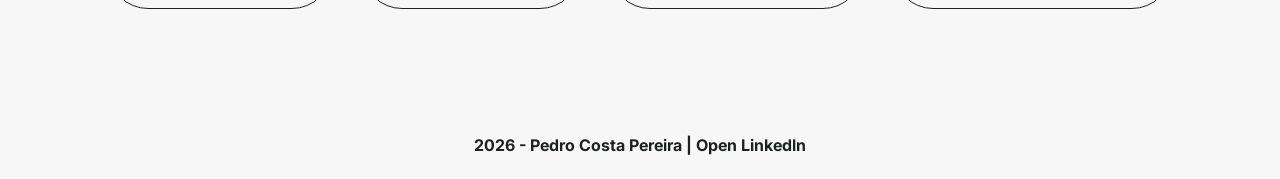
==== commit ecd5a649: "Adicionando icone na aba do site" ====
--- a/public/index.html
+++ b/public/index.html
@@ -3,9 +3,11 @@
 <head>
     <meta charset="UTF-8">
     <meta name="viewport" content="width=device-width, initial-scale=1.0">
-    <title>Pilates - Página Inicial</title>
+
+    <title>Pilates - Início</title>
+
+    <link rel="icon" href="assets/icons/icone.png">
     <link rel="stylesheet" href="css/institucional.css">
-    <link href="https://fonts.googleapis.com/css2?family=Inter:wght@100..900&display=swap" rel="stylesheet">
 </head>
 <body>
     
@@ -14,12 +16,12 @@
         <div class="titulo"><a href="index.html">PILATES</a></div>
 
         <div class="header-pags">
-            <a href="#secao-2">Sobre Pilates</a>
+            <a id="sobre_pilates" onclick="adicionarNegrito()" href="#secao-2">Sobre Pilates</a>
             <a href="minha-historia.html">Minha História</a>
         </div>
 
         <div class="header-botao">
-            <button><a href="login.html">Login/Cadastro</a></button>
+            <a href="login.html">Login/Cadastro</a>
         </div>
 
     </header>
@@ -35,7 +37,7 @@
         </div>
 
         <div class="secao-img">
-            <!-- <img src="assets/img/in-1.png" alt="Imagem Principal Seção 1" title="Execução do exercício 'The Hundred' no Reformer"> -->
+            <img src="assets/img/in-1.png" alt="Imagem Principal Seção 1" title="Execução do exercício 'The Hundred' no Reformer">
         </div>
 
     </div>
@@ -48,7 +50,7 @@
             <p>O pilates é uma prática de exercícios que busca o equilíbrio
                 entre corpo e mente, por meio de movimentos controlados,
                 respiração e concentração. Ele ajuda a melhorar a postura, a
-                flexibilidade e a força, além de contribuir para o bem-estar
+                flexibilidade e a força, contribuindo para o bem-estar
                 físico e mental. Pode ser praticado por pessoas de todas as
                 idades, sendo muito utilizado tanto para condicionamento
                 quanto para reabilitação.</p>
@@ -107,4 +109,14 @@
     </footer>
 
 </body>
-</html>+</html>
+
+<script>
+
+    // Função para adicionar negrito ao elemento clicável do header
+    function adicionarNegrito()
+    {
+        sobre_pilates.innerHTML = `<b>Sobre Pilates</b>`;
+    }
+
+</script>
--- a/public/css/institucional.css
+++ b/public/css/institucional.css
@@ -1,3 +1,5 @@
+@import url('https://fonts.googleapis.com/css2?family=Inter:ital,opsz,wght@0,14..32,100..900;1,14..32,100..900&display=swap');
+
 body
 {
     font-family: 'Inter', sans-serif; /* Fonte padrão escolhida*/
@@ -35,7 +37,7 @@
     font-weight: bold; /* Negrito */
 }
 
-.header-botao button
+.header-botao a
 {
     background-color: #222222; /* Cor do botão */
     color: #f6f7f6; /* Cor do conteudo do botao*/
@@ -44,6 +46,7 @@
     font-size: 14px; /* Tamanho da escrita do botão*/
     font-weight: bold; /* Negrito */
     border-radius: 999px; /* Botão totalmente arredondado*/
+    display: flex; /* Alinhar elementos horizontalmente*/
 }
 
 .secao
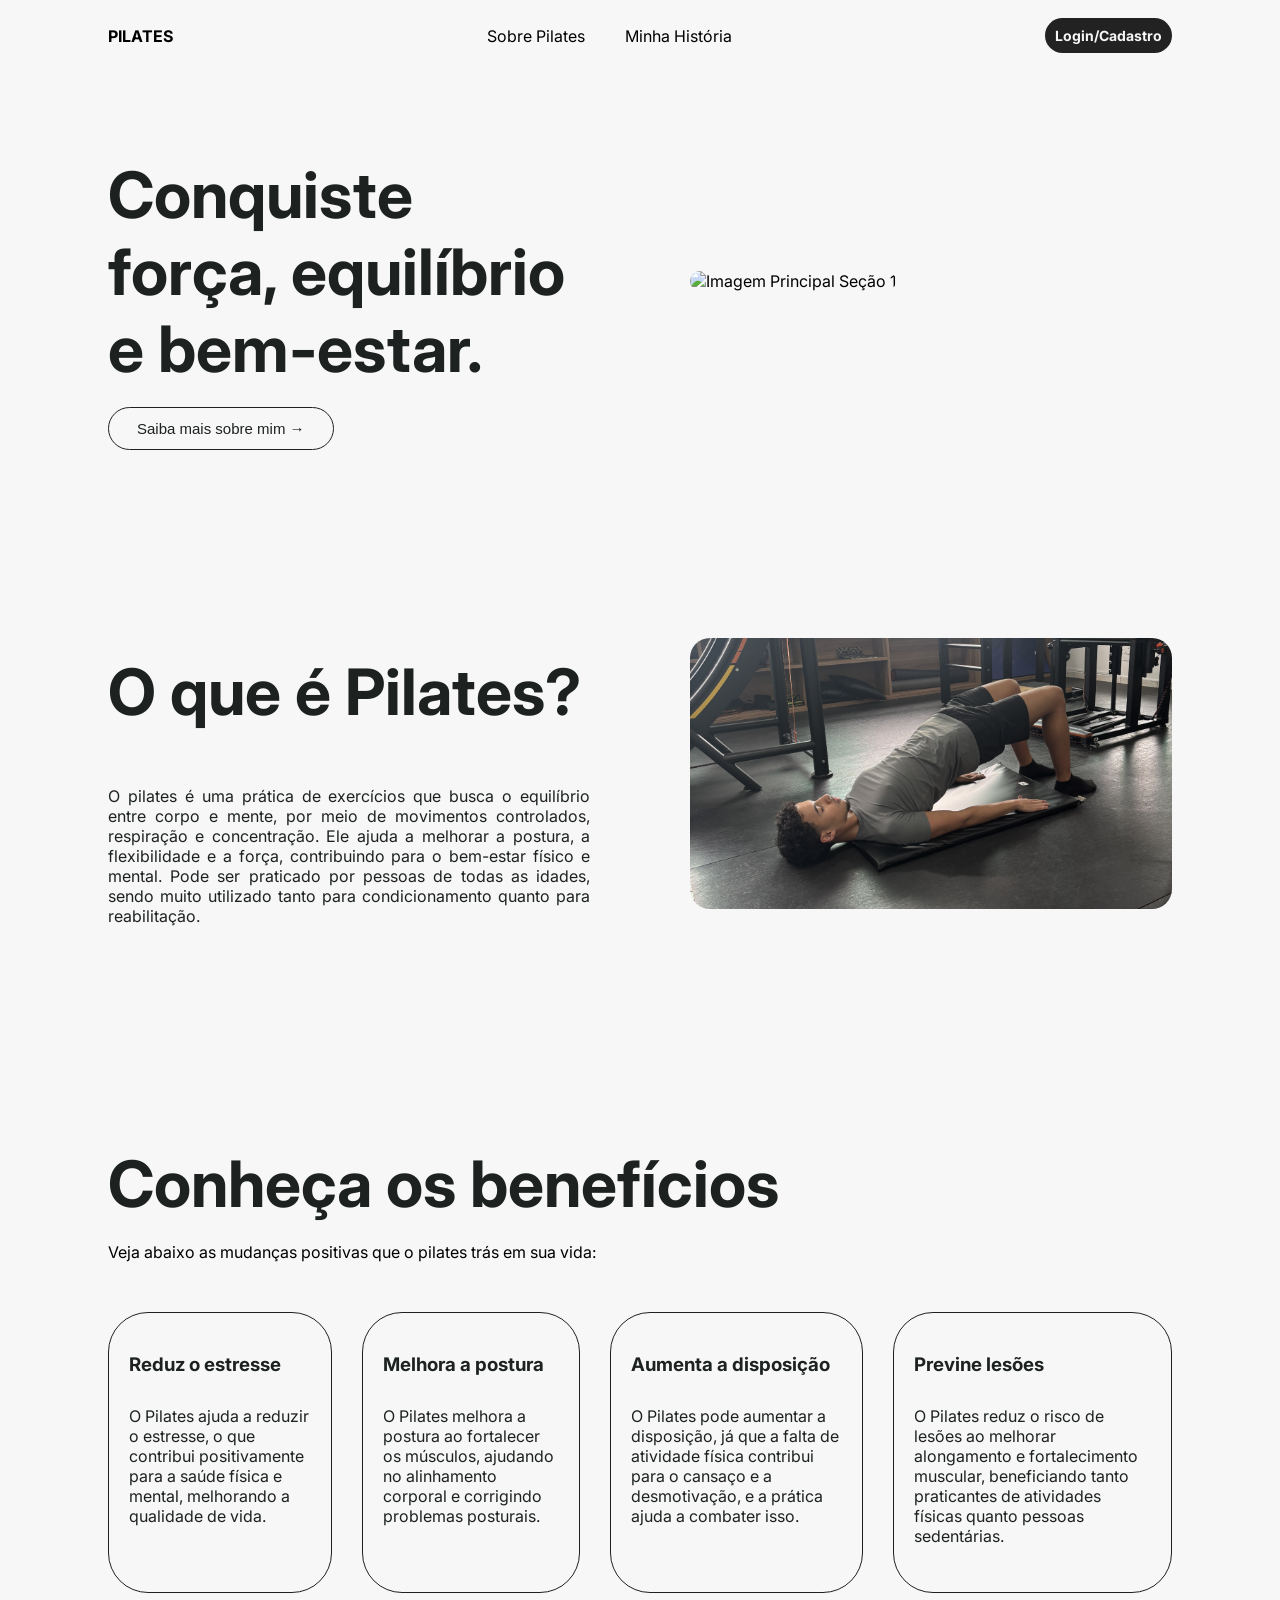
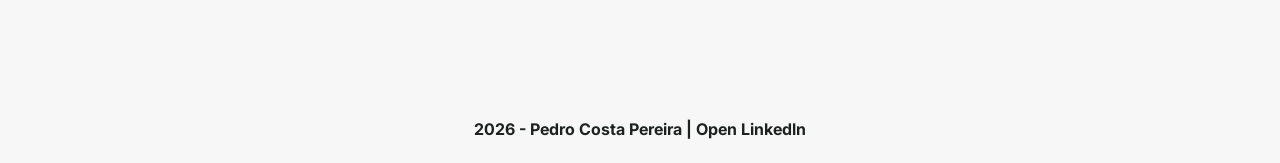
==== commit 07b1645a: "Adicionando seção de editar preferências | Lógica para ver e esconder senha" ====
--- a/public/index.html
+++ b/public/index.html
@@ -37,7 +37,7 @@
         </div>
 
         <div class="secao-img">
-            <img src="assets/img/in-1.png" alt="Imagem Principal Seção 1" title="Execução do exercício 'The Hundred' no Reformer">
+            <img src="assets/img/in-1.pn" alt="Imagem Principal Seção 1" title="Execução do exercício 'The Hundred' no Reformer">
         </div>
 
     </div>
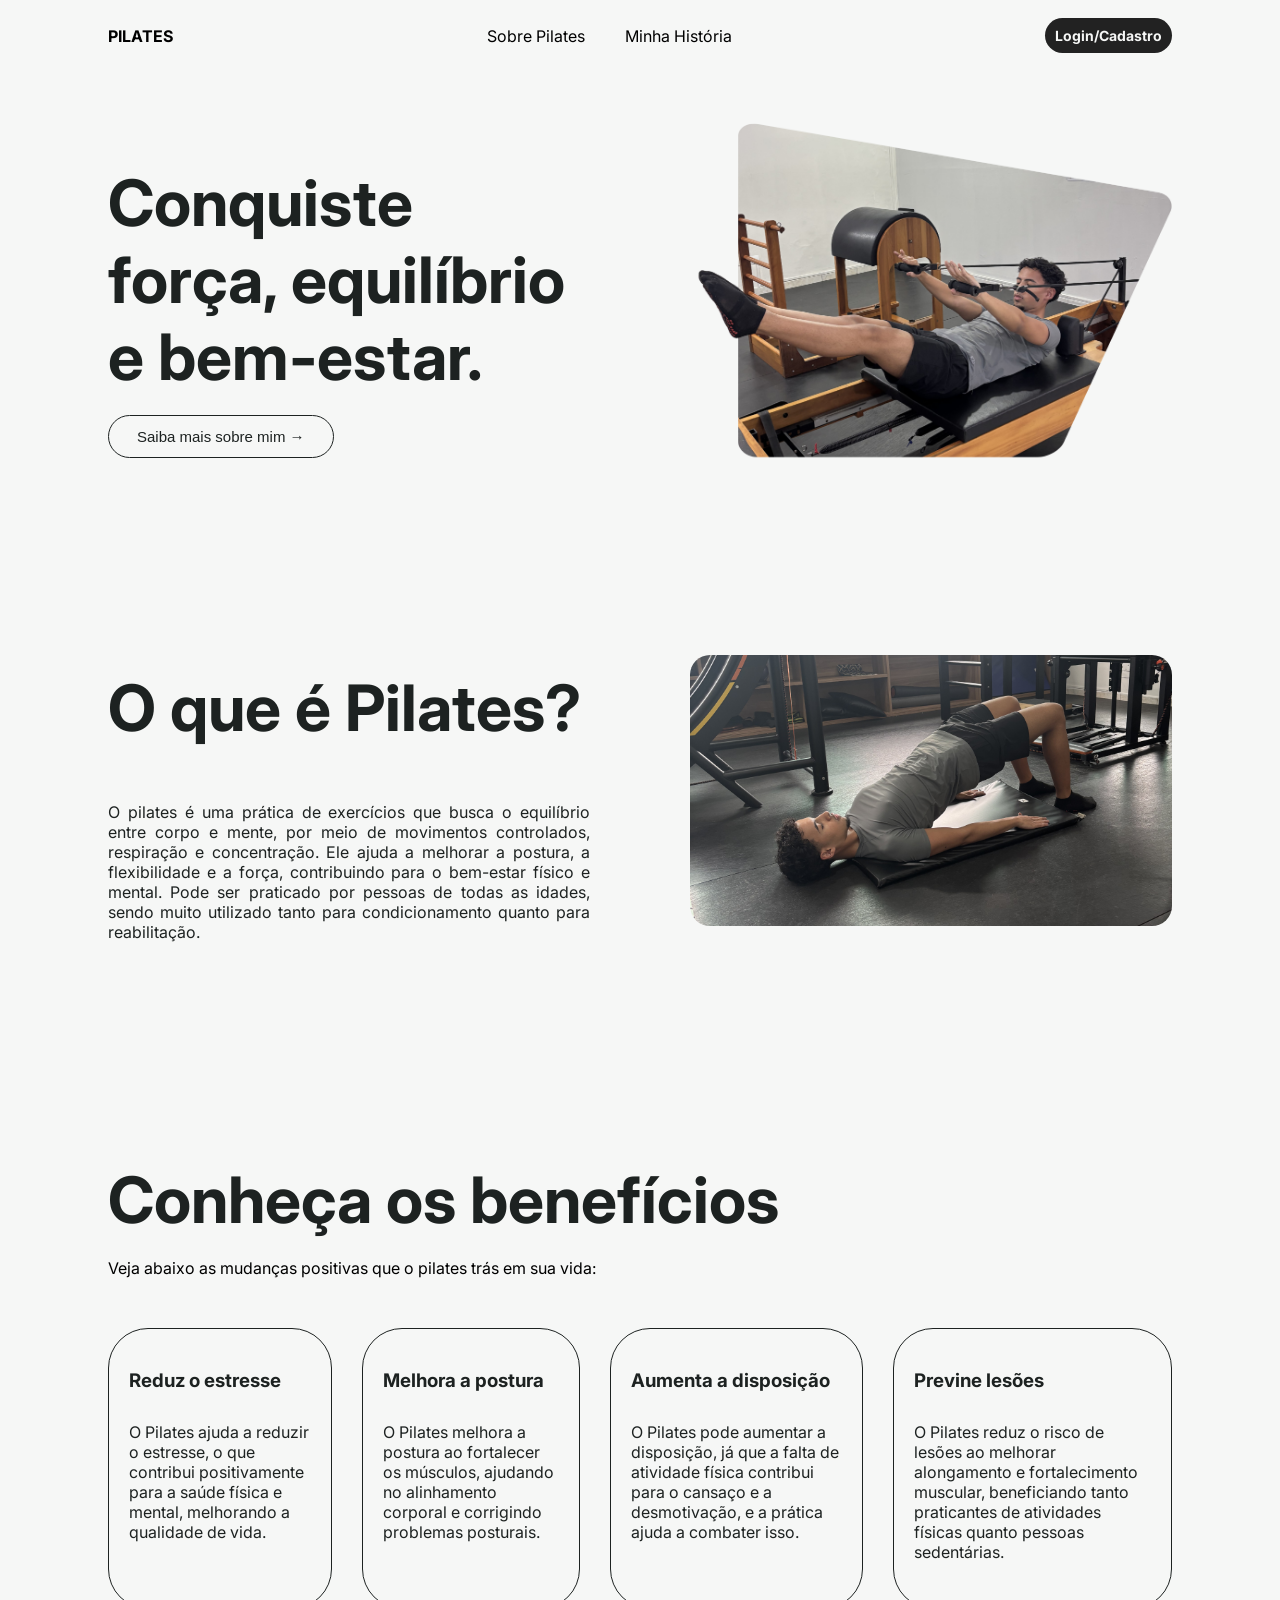
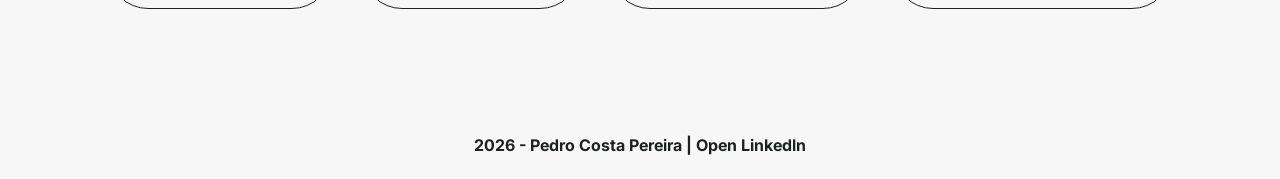
==== commit 7a4d029a: "Adicionando lógica para destaque nos gráficos" ====
--- a/public/index.html
+++ b/public/index.html
@@ -37,7 +37,7 @@
         </div>
 
         <div class="secao-img">
-            <img src="assets/img/in-1.pn" alt="Imagem Principal Seção 1" title="Execução do exercício 'The Hundred' no Reformer">
+            <img src="assets/img/in-1.png" alt="Imagem Principal Seção 1" title="Execução do exercício 'The Hundred' no Reformer">
         </div>
 
     </div>
--- a/public/css/institucional.css
+++ b/public/css/institucional.css
@@ -36,6 +36,12 @@
 {
     font-weight: bold; /* Negrito */
 }
+
+/*.header-botao
+{
+    display: flex;
+    gap: 14px;
+}*/
 
 .header-botao a
 {
